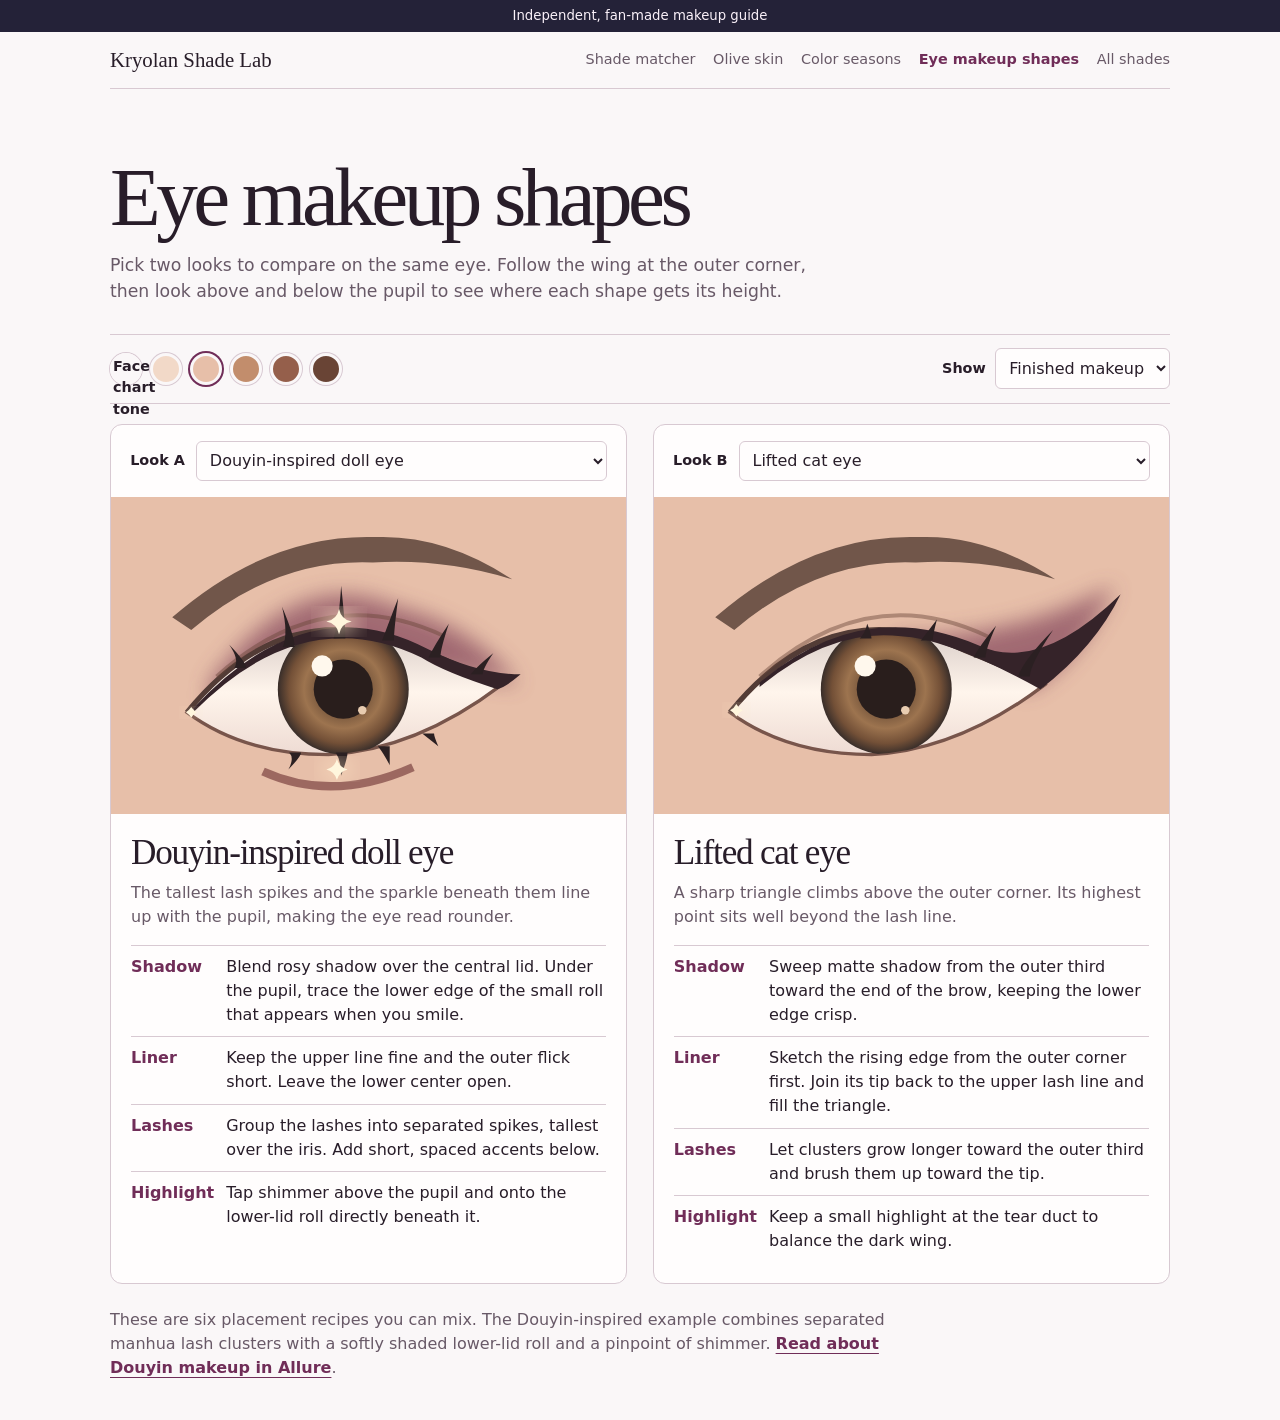
==== eye-shapes.html @ 2ab6d377 "Add interactive eye makeup placement comparisons to Shade Lab" ====
<!doctype html>
<html lang="en">
<head>
<meta charset="utf-8">
<meta name="viewport" content="width=device-width,initial-scale=1">
<title>Eye makeup shapes · Kryolan Shade Lab</title>
<meta name="description" content="Compare six eye makeup silhouettes on the same eye. Isolate liner, shadow, lashes and highlights to see how each placement works.">
<style>
:root{color-scheme:light dark;--bg:#faf7f8;--card:#fffdfd;--ink:#281d29;--muted:#685967;--line:#d8c9d2;--plum:#702d58;--blush:#f2e2eb;--display:Georgia,'Iowan Old Style',serif;font:100%/1.5 system-ui,sans-serif;background:var(--bg);color:var(--ink)}
@media(prefers-color-scheme:dark){:root{--bg:#1b161d;--card:#241e26;--ink:#f6ecf4;--muted:#cebcca;--line:#50434f;--plum:#ecafd6;--blush:#452a3c}}
*{box-sizing:border-box}body{margin:0}.banner{background:#242238;color:#fbf2fa;padding:6px 16px;text-align:center;font-size:.83rem}.shell{width:min(1060px,92%);margin:auto}.top,nav,.controls,.tones{display:flex;align-items:center;flex-wrap:wrap;gap:.5rem 1.1rem}.top{justify-content:space-between;padding:1rem 0;border-bottom:1px solid var(--line)}.brand{font:1.3rem var(--display);color:var(--ink);text-decoration:none}a{color:var(--plum);text-underline-offset:.22em}nav a{color:var(--muted);font-size:.9rem;text-decoration:none}nav a[aria-current]{font-weight:700;color:var(--plum)}nav a:hover{text-decoration:underline}
h1,h2,p{margin:0}header{padding:clamp(2rem,5vw,4rem) 0 1.8rem}h1{font:400 clamp(2.9rem,7vw,5.2rem)/1.06 var(--display);letter-spacing:-.055em}header p{margin-top:.75rem;max-width:66ch;color:var(--muted);font-size:1.08rem}.controls{justify-content:space-between;padding:.85rem 0;border-block:1px solid var(--line);margin-bottom:1.25rem}.tones{border:0;padding:0;margin:0;gap:.5rem}.tone-label,.controls label,.picker label{font-weight:600;font-size:.9rem}.tones label{display:flex;align-items:center;cursor:pointer}.tones input{position:absolute;opacity:0;width:1px;height:1px}.tones span{display:block;background:var(--swatch);height:32px;width:32px;border:3px solid var(--bg);border-radius:50%;box-shadow:0 0 0 1px var(--line)}.tones input:checked+span{box-shadow:0 0 0 2px var(--plum)}:focus-visible,.tones input:focus-visible+span{outline:3px solid var(--plum);outline-offset:4px}.layer-choice{display:flex;align-items:center;gap:.6rem}select{font:inherit;color:var(--ink);background:var(--card);border:1px solid var(--line);border-radius:6px;padding:.55rem;max-width:100%}
.pair{display:grid;grid-template-columns:1fr 1fr;gap:clamp(.8rem,2.5vw,1.6rem)}.look{background:var(--card);border:1px solid var(--line);border-radius:12px;overflow:hidden;min-width:0}.picker{padding:1rem 1.2rem;display:grid;grid-template-columns:auto 1fr;align-items:center;gap:.7rem}.picker select{width:100%;font-size:1rem}.eye{display:block;width:100%;height:auto;background:var(--skin,#e7bfa9)}.copy{padding:1.25rem}.copy h2{font:400 clamp(1.6rem,3vw,2.2rem)/1.1 var(--display);letter-spacing:-.035em}.effect{color:var(--muted);margin:.5rem 0 1rem}dl{margin:0}dl div{border-top:1px solid var(--line);padding:.58rem 0;display:grid;grid-template-columns:5.4rem 1fr;gap:.55rem}dt{font-weight:650;color:var(--plum)}dd{margin:0}.note{padding:1.5rem 0 2.5rem;max-width:78ch;color:var(--muted)}.note a{font-weight:600}.sr{clip-path:inset(50%);width:1px;height:1px;position:absolute;overflow:hidden}.defs{position:absolute;width:0;height:0;overflow:hidden}
#guide[data-layer=bare] .makeup,#guide[data-layer=liner] .makeup:not(.liner),#guide[data-layer=shadow] .makeup:not(.shadow),#guide[data-layer=lash] .makeup:not(.lash),#guide[data-layer=light] .makeup:not(.light){display:none}
@media(max-width:690px){.pair{grid-template-columns:1fr}.top{gap:.75rem}.picker{padding:.8rem 1rem}.eye{max-height:235px}.controls{align-items:start}.copy{padding:1rem}.layer-choice{flex-wrap:wrap}}
</style>
</head>
<body><div class="banner">Independent, fan-made makeup guide</div>
<div class="shell"><div class="top"><a class="brand" href="./">Kryolan Shade Lab</a><nav aria-label="Main"><a href="./">Shade matcher</a><a href="olive.html">Olive skin</a><a href="seasons.html">Color seasons</a><a href="eye-shapes.html" aria-current="page">Eye makeup shapes</a><a href="./#/shades">All shades</a></nav></div>
<main id="guide" data-layer="full"><header><h1>Eye makeup shapes</h1><p>Pick two looks to compare on the same eye. Follow the wing at the outer corner, then look above and below the pupil to see where each shape gets its height.</p></header>
<div class="controls"><div class="tones" role="radiogroup" aria-labelledby="tone-label"><span class="tone-label" id="tone-label">Face chart tone</span>
<label><input type="radio" name="tone" value="#f2d9c8" aria-label="Light"><span style="--swatch:#f2d9c8"></span></label>
<label><input type="radio" name="tone" value="#e7bfa9" aria-label="Light medium" checked><span style="--swatch:#e7bfa9"></span></label>
<label><input type="radio" name="tone" value="#c28d6c" aria-label="Tan"><span style="--swatch:#c28d6c"></span></label>
<label><input type="radio" name="tone" value="#955f4b" aria-label="Deep"><span style="--swatch:#955f4b"></span></label>
<label><input type="radio" name="tone" value="#694435" aria-label="Rich deep"><span style="--swatch:#694435"></span></label></div>
<div class="layer-choice"><label for="layer">Show</label><select id="layer"><option value="full">Finished makeup</option><option value="bare">Bare eye</option><option value="shadow">Shadow only</option><option value="liner">Liner only</option><option value="lash">Lashes only</option><option value="light">Highlight only</option></select></div></div>
<svg class="defs" xmlns="http://www.w3.org/2000/svg" aria-hidden="true"><defs>
<filter id="soft" x="-30%" y="-45%" width="160%" height="190%"><feGaussianBlur stdDeviation="5"/></filter>
<radialGradient id="iris"><stop stop-color="#38251d"/><stop offset=".6" stop-color="#9d744f"/><stop offset=".83" stop-color="#735037"/><stop offset="1" stop-color="#392e2a"/></radialGradient>
<linearGradient id="sclera" x2="0" y2="1"><stop stop-color="#d9ccc7"/><stop offset=".5" stop-color="#fff5ec"/><stop offset="1" stop-color="#eedbd3"/></linearGradient>
<path id="opening" d="M62 117 Q110 58 174 88 Q194 96 211 104 Q170 135 129 137 Q89 137 62 117Z"/>
<clipPath id="socket"><use href="#opening"/></clipPath>
<g id="eye-base"><use href="#opening" fill="url(#sclera)" stroke="#78554b" stroke-width="1.6"/><g clip-path="url(#socket)"><circle cx="136" cy="106" r="31" fill="url(#iris)"/><circle cx="136" cy="106" r="14" fill="#291e1c"/><circle cx="126" cy="95" r="5" fill="#fff8ed"/><circle cx="145" cy="116" r="2" fill="#e8ccb0"/></g><path d="M62 117 Q110 58 174 88 Q194 96 211 104" fill="none" stroke="#533c36" stroke-width="2.5"/><path d="M76 100 Q127 54 184 81" fill="none" stroke="#684638" opacity=".45" stroke-width="1.8"/><path d="M55 72 Q101 32 152 34 Q184 33 216 54 Q184 44 150 46 Q104 44 64 78Z" fill="#5a4238" opacity=".83"/></g>
</defs></svg>
<div class="pair" id="pair"></div>
<noscript><p>Enable JavaScript to compare the face charts. A cat wing rises above the outer corner, puppy liner dips below it, and the Douyin-inspired doll look concentrates the longest lashes over the pupil.</p></noscript>
<p class="note">These are six placement recipes you can mix. The Douyin-inspired example combines separated manhua lash clusters with a softly shaded lower-lid roll and a pinpoint of shimmer. <a href="https://www.allure.com/story/douyin-makeup-trend">Read about Douyin makeup in Allure</a>.</p>
</main></div>
<script>
const looks = [
 {name:'Douyin-inspired doll eye',effect:'The tallest lash spikes and the sparkle beneath them line up with the pupil, making the eye read rounder.',
 shadow:'Blend rosy shadow over the central lid. Under the pupil, trace the lower edge of the small roll that appears when you smile.',
 liner:'Keep the upper line fine and the outer flick short. Leave the lower center open.',
 lash:'Group the lashes into separated spikes, tallest over the iris. Add short, spaced accents below.',
 light:'Tap shimmer above the pupil and onto the lower-lid roll directly beneath it.',
 wash:'M73 103 Q114 46 161 67 Q198 76 219 104 Q138 86 73 115Z',lower:'M98 145 Q131 160 169 143',
 wing:'M65 115 Q119 57 176 87 Q200 99 220 99 Q213 105 209 106 Q184 98 173 91 Q117 64 65 117Z',
 upper:[[87,96,-5,-11],[110,86,-3,-19],[134,82,1,-25],[157,83,5,-20],[179,91,7,-16],[199,99,8,-10]],bottom:[[113,136,-3,8],[135,136,0,11],[155,133,3,9],[176,127,5,6]],glow:[[134,74,6],[133,144,5],[64,117,2.5]]},
 {name:'Puppy liner',effect:'The upper lash line keeps falling after the outer corner. The small dip gives the outer edge a softer slope.',
 shadow:'Smudge taupe along the outer upper lash roots and into the little triangle below the outer corner.',
 liner:'Follow the downward curve of the upper lashes past the corner. Connect the tip back toward the outer lower lashes.',
 lash:'Angle the outer lashes sideways. Keep the very tip of the liner visible.',
 light:'Touch the inner corner with satin shimmer and leave the dipped tail matte.',
 wash:'M155 82 Q194 79 232 119 Q215 135 176 128 Q200 111 182 99Z',lower:'M177 129 Q207 124 231 118',
 wing:'M110 86 Q150 69 193 95 Q215 107 236 119 Q217 122 187 123 Q207 115 207 106 Q160 77 110 87Z',
 upper:[[136,82,1,-8],[157,83,5,-9],[179,91,7,-8],[198,99,11,-5]],bottom:[],glow:[[65,117,3]]},
 {name:'Lifted cat eye',effect:'A sharp triangle climbs above the outer corner. Its highest point sits well beyond the lash line.',
 shadow:'Sweep matte shadow from the outer third toward the end of the brow, keeping the lower edge crisp.',
 liner:'Sketch the rising edge from the outer corner first. Join its tip back to the upper lash line and fill the triangle.',
 lash:'Let clusters grow longer toward the outer third and brush them up toward the tip.',
 light:'Keep a small highlight at the tear duct to balance the dark wing.',
 wash:'M139 81 Q194 83 244 57 Q227 94 202 107 Q173 88 139 88Z',lower:'',
 wing:'M76 103 Q124 62 179 85 Q208 99 247 61 Q235 86 209 106 Q165 82 143 81 Q110 77 76 105Z',
 upper:[[126,82,1,-7],[155,83,5,-10],[180,91,8,-15],[201,100,14,-22]],bottom:[],glow:[[65,116,3]]},
 {name:'Elongated siren eye',effect:'Two narrow points pull the eye out horizontally. The darkest color stays close to the lashes.',
 shadow:'Press a narrow strip of deep brown along the outer lashes and blend straight toward the temple.',
 liner:'Give the tear duct a fine inward point. Extend the outer corner almost horizontally, with a small lift at the tip.',
 lash:'Comb lashes outward and place the longest accents in the outer third.',
 light:'Keep the center satin or matte so the long, dark line holds the focus.',
 wash:'M86 98 Q139 60 196 90 Q217 94 250 88 Q235 106 207 112 Q176 95 165 89Z',lower:'M168 131 Q199 118 219 103',
 wing:'M48 125 Q71 107 79 101 Q125 66 170 83 Q197 97 253 87 Q232 99 210 106 Q160 75 127 82 Q81 89 65 120Z',
 upper:[[142,82,4,-7],[166,87,8,-8],[186,94,12,-8],[203,101,16,-9]],bottom:[],glow:[]},
 {name:'Halo eye',effect:'A bright vertical strip between two shaded corners brings the center of the lid forward.',
 shadow:'Deepen the inner and outer lid separately, then soften both edges into the crease. Leave a gap over the iris.',
 liner:'Keep the line thin at the lash roots and end it at the outer corner.',
 lash:'Fan lashes evenly with a little extra height in the middle.',
 light:'Press shimmer into the open center, then echo it lightly below the pupil.',
 wash:'M70 111 Q79 76 111 73 L124 87 Q92 92 71 115Z M151 82 L160 63 Q201 68 218 103 L206 108Z',lower:'M74 127 Q90 140 107 140 M162 136 Q186 132 202 117',
 wing:'M65 115 Q119 57 175 87 Q193 97 211 104 L207 105 Q168 84 147 82 Q106 77 65 117Z',
 upper:[[90,95,-6,-8],[113,85,-3,-12],[136,82,1,-15],[160,84,4,-12],[184,93,7,-10]],bottom:[],glow:[[135,73,10],[134,140,3]]},
 {name:'Smoky outer V',effect:'Two soft bands of depth meet at the outer corner. The rounded shadow edge does most of the shaping.',
 shadow:'Trace a sideways V along the outer crease and upper lash roots. Blend where the two strokes meet, leaving the inner lid light.',
 liner:'Smudge pencil into the outer lash roots, keeping the edge inside the shadow.',
 lash:'Concentrate the fuller clusters just before the outer corner.',
 light:'Add a wash of satin to the inner third and let it fade toward the center.',
 wash:'M136 62 Q179 60 218 92 L221 102 Q208 112 171 114 L165 103 Q191 99 190 94 Q175 78 140 76Z',lower:'M170 132 Q193 127 210 110',
 wing:'M132 82 Q169 75 196 96 L219 98 L210 107 Q169 83 132 84Z',
 upper:[[140,82,2,-8],[161,85,5,-12],[180,91,8,-14],[198,99,10,-12]],bottom:[],glow:[[89,96,5]]}
];
const guide = document.querySelector('#guide');
const fields = [['shadow','Shadow'],['liner','Liner'],['lash','Lashes'],['light','Highlight']];
function spikes(points) {
 return points.map(([x,y,dx,dy]) => '<path d="M'+(x-2.6)+' '+y+' Q'+x+' '+(y+dy*.35)+' '+(x+dx)+' '+(y+dy)+' Q'+(x+3)+' '+(y+dy*.25)+' '+(x+3)+' '+y+'Z"/>').join('');
}
function chart(look) {
 const lower = look.lower ? '<path d="'+look.lower+'" fill="none" stroke="#7a403e" stroke-width="4" opacity=".68"/>' : '';
 const lights = look.glow.map(([x,y,r])=>'<g transform="translate('+x+' '+y+')"><ellipse rx="'+(r*1.35)+'" ry="'+(r*.62)+'" fill="#ffe6c5" filter="url(#soft)"/><path d="M0 '+(-r)+' Q1 -1 '+r+' 0 Q1 1 0 '+r+' Q-1 1 '+(-r)+' 0 Q-1 -1 0 '+(-r)+'Z" fill="#fff6dd"/></g>').join('');
 return '<svg class="eye" viewBox="26 15 244 150" role="img" aria-label="'+look.name+' placement drawing, inner corner on the left"><g class="makeup shadow"><path d="'+look.wash+'" fill="#884c5e" opacity=".74" filter="url(#soft)"/>'+lower+'</g><use href="#eye-base"/><path class="makeup liner" d="'+look.wing+'" fill="#352329"/><g class="makeup lash" fill="#2b2022">'+spikes(look.upper)+spikes(look.bottom)+'</g><g class="makeup light">'+lights+'</g></svg>';
}
function comparison(side, initial) {
 const article = document.createElement('article');
 article.className = 'look';
 const id = 'look-'+side;
 article.innerHTML = '<div class="picker"><label for="'+id+'">Look '+side+'</label><select id="'+id+'">'+looks.map((l,i)=>'<option value="'+i+'">'+l.name+'</option>').join('')+'</select></div><div class="result"></div>';
 const select = article.querySelector('select');
 const result = article.querySelector('.result');
 function render() {
   const look = looks[Number(select.value)];
   result.innerHTML = chart(look)+'<div class="copy"><h2>'+look.name+'</h2><p class="effect">'+look.effect+'</p><dl>'+fields.map(([key,label])=>'<div><dt>'+label+'</dt><dd>'+look[key]+'</dd></div>').join('')+'</dl></div>';
 }
 select.value = String(initial);
 select.addEventListener('change',render);
 render();
 return article;
}
document.querySelector('#pair').append(comparison('A',0), comparison('B',2));
document.querySelector('#layer').addEventListener('change',e=>{guide.dataset.layer=e.target.value;});
document.querySelector('.tones').addEventListener('change',e=>{guide.style.setProperty('--skin',e.target.value);});
</script></body></html>
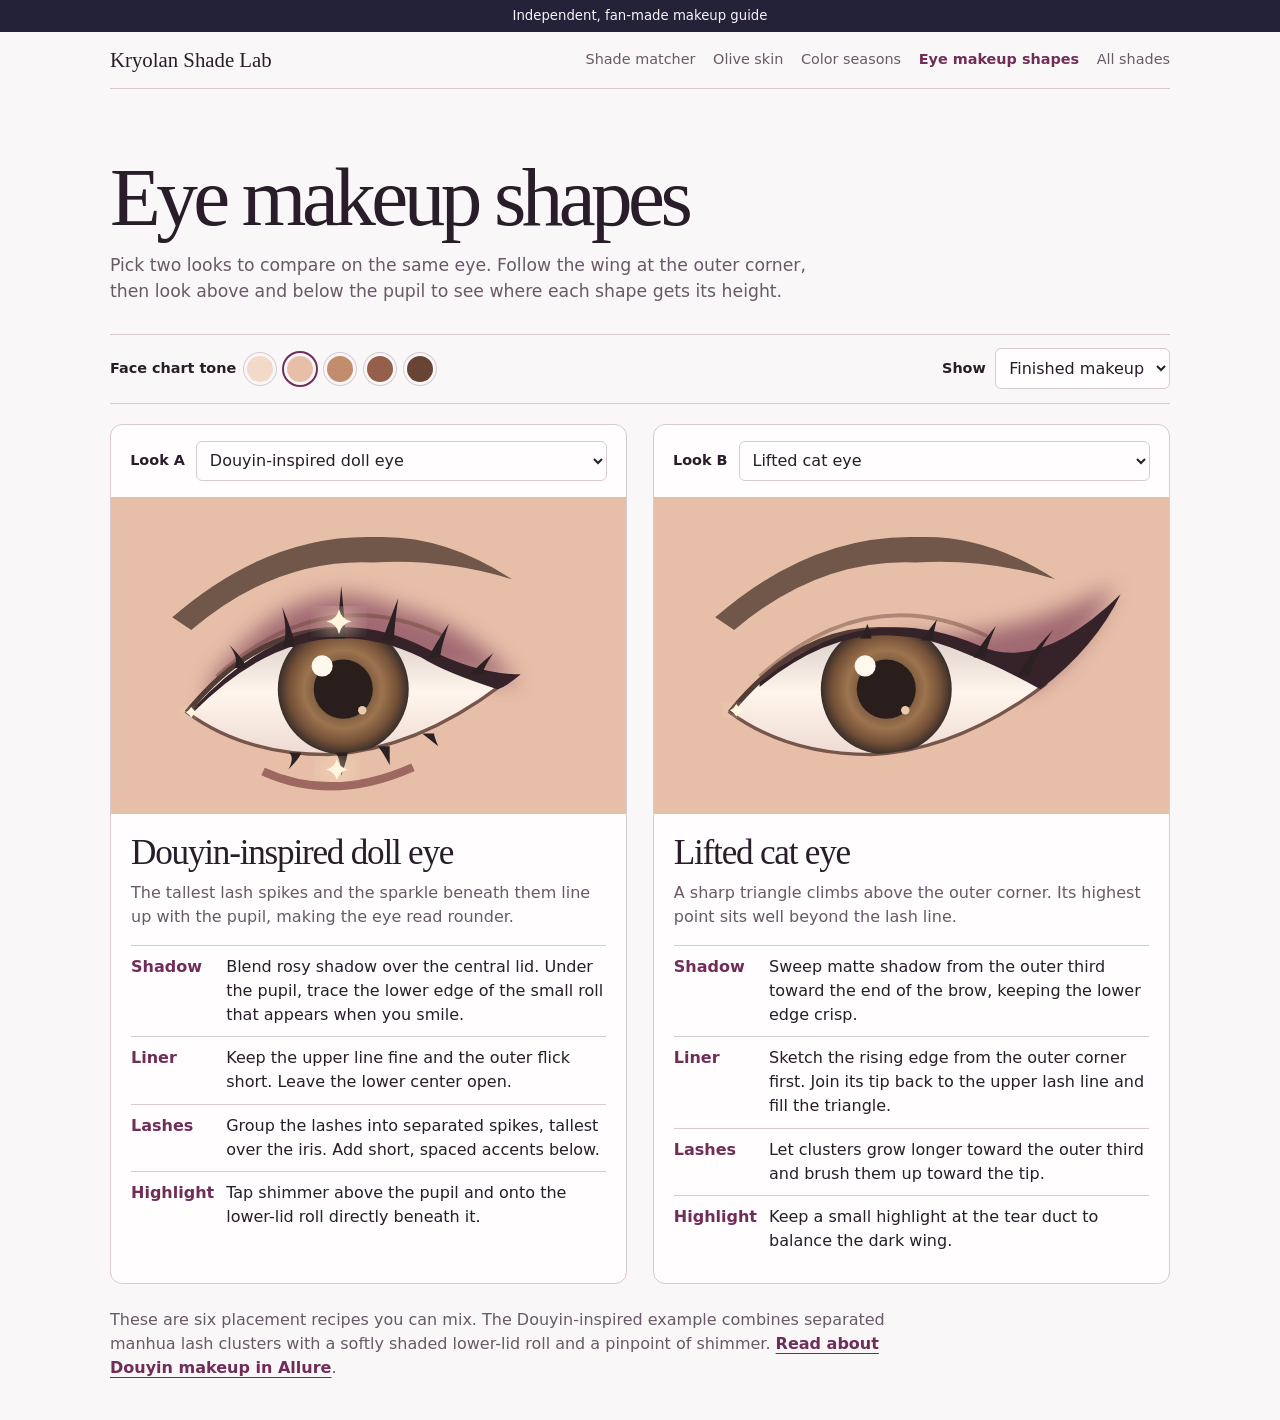
==== commit 0b8de297: "Keep the face chart tone label separate from the color chips" ====
--- a/eye-shapes.html
+++ b/eye-shapes.html
@@ -9,7 +9,7 @@
 :root{color-scheme:light dark;--bg:#faf7f8;--card:#fffdfd;--ink:#281d29;--muted:#685967;--line:#d8c9d2;--plum:#702d58;--blush:#f2e2eb;--display:Georgia,'Iowan Old Style',serif;font:100%/1.5 system-ui,sans-serif;background:var(--bg);color:var(--ink)}
 @media(prefers-color-scheme:dark){:root{--bg:#1b161d;--card:#241e26;--ink:#f6ecf4;--muted:#cebcca;--line:#50434f;--plum:#ecafd6;--blush:#452a3c}}
 *{box-sizing:border-box}body{margin:0}.banner{background:#242238;color:#fbf2fa;padding:6px 16px;text-align:center;font-size:.83rem}.shell{width:min(1060px,92%);margin:auto}.top,nav,.controls,.tones{display:flex;align-items:center;flex-wrap:wrap;gap:.5rem 1.1rem}.top{justify-content:space-between;padding:1rem 0;border-bottom:1px solid var(--line)}.brand{font:1.3rem var(--display);color:var(--ink);text-decoration:none}a{color:var(--plum);text-underline-offset:.22em}nav a{color:var(--muted);font-size:.9rem;text-decoration:none}nav a[aria-current]{font-weight:700;color:var(--plum)}nav a:hover{text-decoration:underline}
-h1,h2,p{margin:0}header{padding:clamp(2rem,5vw,4rem) 0 1.8rem}h1{font:400 clamp(2.9rem,7vw,5.2rem)/1.06 var(--display);letter-spacing:-.055em}header p{margin-top:.75rem;max-width:66ch;color:var(--muted);font-size:1.08rem}.controls{justify-content:space-between;padding:.85rem 0;border-block:1px solid var(--line);margin-bottom:1.25rem}.tones{border:0;padding:0;margin:0;gap:.5rem}.tone-label,.controls label,.picker label{font-weight:600;font-size:.9rem}.tones label{display:flex;align-items:center;cursor:pointer}.tones input{position:absolute;opacity:0;width:1px;height:1px}.tones span{display:block;background:var(--swatch);height:32px;width:32px;border:3px solid var(--bg);border-radius:50%;box-shadow:0 0 0 1px var(--line)}.tones input:checked+span{box-shadow:0 0 0 2px var(--plum)}:focus-visible,.tones input:focus-visible+span{outline:3px solid var(--plum);outline-offset:4px}.layer-choice{display:flex;align-items:center;gap:.6rem}select{font:inherit;color:var(--ink);background:var(--card);border:1px solid var(--line);border-radius:6px;padding:.55rem;max-width:100%}
+h1,h2,p{margin:0}header{padding:clamp(2rem,5vw,4rem) 0 1.8rem}h1{font:400 clamp(2.9rem,7vw,5.2rem)/1.06 var(--display);letter-spacing:-.055em}header p{margin-top:.75rem;max-width:66ch;color:var(--muted);font-size:1.08rem}.controls{justify-content:space-between;padding:.85rem 0;border-block:1px solid var(--line);margin-bottom:1.25rem}.tones{border:0;padding:0;margin:0;gap:.5rem}.tone-label,.controls label,.picker label{font-weight:600;font-size:.9rem}.tones label{display:flex;align-items:center;cursor:pointer}.tones input{position:absolute;opacity:0;width:1px;height:1px}.tones label span{display:block;background:var(--swatch);height:32px;width:32px;border:3px solid var(--bg);border-radius:50%;box-shadow:0 0 0 1px var(--line)}.tones input:checked+span{box-shadow:0 0 0 2px var(--plum)}:focus-visible,.tones input:focus-visible+span{outline:3px solid var(--plum);outline-offset:4px}.layer-choice{display:flex;align-items:center;gap:.6rem}select{font:inherit;color:var(--ink);background:var(--card);border:1px solid var(--line);border-radius:6px;padding:.55rem;max-width:100%}
 .pair{display:grid;grid-template-columns:1fr 1fr;gap:clamp(.8rem,2.5vw,1.6rem)}.look{background:var(--card);border:1px solid var(--line);border-radius:12px;overflow:hidden;min-width:0}.picker{padding:1rem 1.2rem;display:grid;grid-template-columns:auto 1fr;align-items:center;gap:.7rem}.picker select{width:100%;font-size:1rem}.eye{display:block;width:100%;height:auto;background:var(--skin,#e7bfa9)}.copy{padding:1.25rem}.copy h2{font:400 clamp(1.6rem,3vw,2.2rem)/1.1 var(--display);letter-spacing:-.035em}.effect{color:var(--muted);margin:.5rem 0 1rem}dl{margin:0}dl div{border-top:1px solid var(--line);padding:.58rem 0;display:grid;grid-template-columns:5.4rem 1fr;gap:.55rem}dt{font-weight:650;color:var(--plum)}dd{margin:0}.note{padding:1.5rem 0 2.5rem;max-width:78ch;color:var(--muted)}.note a{font-weight:600}.sr{clip-path:inset(50%);width:1px;height:1px;position:absolute;overflow:hidden}.defs{position:absolute;width:0;height:0;overflow:hidden}
 #guide[data-layer=bare] .makeup,#guide[data-layer=liner] .makeup:not(.liner),#guide[data-layer=shadow] .makeup:not(.shadow),#guide[data-layer=lash] .makeup:not(.lash),#guide[data-layer=light] .makeup:not(.light){display:none}
 @media(max-width:690px){.pair{grid-template-columns:1fr}.top{gap:.75rem}.picker{padding:.8rem 1rem}.eye{max-height:235px}.controls{align-items:start}.copy{padding:1rem}.layer-choice{flex-wrap:wrap}}
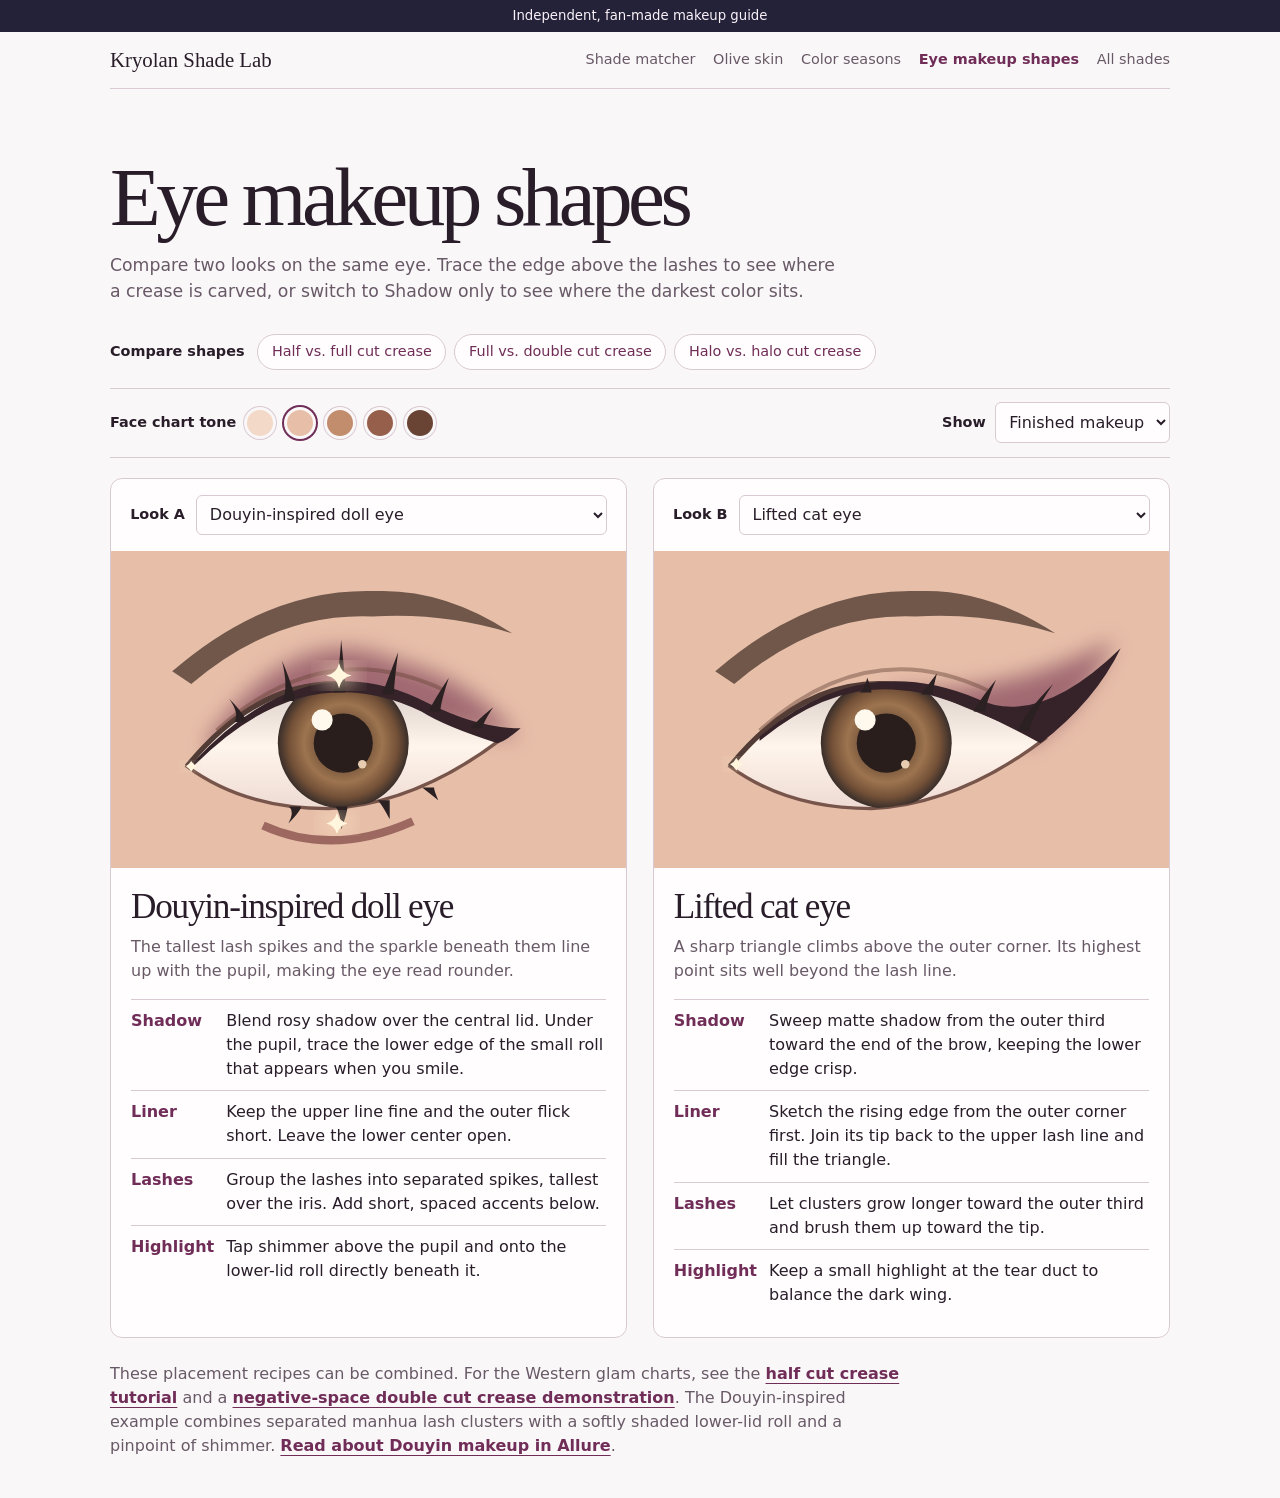
==== commit 3fb07f71: "Add Western glam crease maps and side-by-side comparisons" ====
--- a/eye-shapes.html
+++ b/eye-shapes.html
@@ -4,7 +4,7 @@
 <meta charset="utf-8">
 <meta name="viewport" content="width=device-width,initial-scale=1">
 <title>Eye makeup shapes · Kryolan Shade Lab</title>
-<meta name="description" content="Compare six eye makeup silhouettes on the same eye. Isolate liner, shadow, lashes and highlights to see how each placement works.">
+<meta name="description" content="Compare Douyin-inspired and Western glam eye makeup silhouettes on the same eye. Isolate liner, shadow, lashes and highlights to see how each placement works.">
 <style>
 :root{color-scheme:light dark;--bg:#faf7f8;--card:#fffdfd;--ink:#281d29;--muted:#685967;--line:#d8c9d2;--plum:#702d58;--blush:#f2e2eb;--display:Georgia,'Iowan Old Style',serif;font:100%/1.5 system-ui,sans-serif;background:var(--bg);color:var(--ink)}
 @media(prefers-color-scheme:dark){:root{--bg:#1b161d;--card:#241e26;--ink:#f6ecf4;--muted:#cebcca;--line:#50434f;--plum:#ecafd6;--blush:#452a3c}}
@@ -13,11 +13,13 @@
 .pair{display:grid;grid-template-columns:1fr 1fr;gap:clamp(.8rem,2.5vw,1.6rem)}.look{background:var(--card);border:1px solid var(--line);border-radius:12px;overflow:hidden;min-width:0}.picker{padding:1rem 1.2rem;display:grid;grid-template-columns:auto 1fr;align-items:center;gap:.7rem}.picker select{width:100%;font-size:1rem}.eye{display:block;width:100%;height:auto;background:var(--skin,#e7bfa9)}.copy{padding:1.25rem}.copy h2{font:400 clamp(1.6rem,3vw,2.2rem)/1.1 var(--display);letter-spacing:-.035em}.effect{color:var(--muted);margin:.5rem 0 1rem}dl{margin:0}dl div{border-top:1px solid var(--line);padding:.58rem 0;display:grid;grid-template-columns:5.4rem 1fr;gap:.55rem}dt{font-weight:650;color:var(--plum)}dd{margin:0}.note{padding:1.5rem 0 2.5rem;max-width:78ch;color:var(--muted)}.note a{font-weight:600}.sr{clip-path:inset(50%);width:1px;height:1px;position:absolute;overflow:hidden}.defs{position:absolute;width:0;height:0;overflow:hidden}
 #guide[data-layer=bare] .makeup,#guide[data-layer=liner] .makeup:not(.liner),#guide[data-layer=shadow] .makeup:not(.shadow),#guide[data-layer=lash] .makeup:not(.lash),#guide[data-layer=light] .makeup:not(.light){display:none}
 @media(max-width:690px){.pair{grid-template-columns:1fr}.top{gap:.75rem}.picker{padding:.8rem 1rem}.eye{max-height:235px}.controls{align-items:start}.copy{padding:1rem}.layer-choice{flex-wrap:wrap}}
+.presets{display:flex;align-items:center;flex-wrap:wrap;gap:.5rem;margin:0 0 1.1rem}.presets strong{font-size:.9rem;margin-right:.3rem}.presets button{font:inherit;font-size:.9rem;color:var(--plum);border:1px solid var(--line);border-radius:2rem;background:var(--card);padding:.4rem .85rem;cursor:pointer}.presets button:hover,.presets button[aria-pressed="true"]{border-color:var(--plum);background:var(--blush)}
 </style>
 </head>
 <body><div class="banner">Independent, fan-made makeup guide</div>
 <div class="shell"><div class="top"><a class="brand" href="./">Kryolan Shade Lab</a><nav aria-label="Main"><a href="./">Shade matcher</a><a href="olive.html">Olive skin</a><a href="seasons.html">Color seasons</a><a href="eye-shapes.html" aria-current="page">Eye makeup shapes</a><a href="./#/shades">All shades</a></nav></div>
-<main id="guide" data-layer="full"><header><h1>Eye makeup shapes</h1><p>Pick two looks to compare on the same eye. Follow the wing at the outer corner, then look above and below the pupil to see where each shape gets its height.</p></header>
+<main id="guide" data-layer="full"><header><h1>Eye makeup shapes</h1><p>Compare two looks on the same eye. Trace the edge above the lashes to see where a crease is carved, or switch to Shadow only to see where the darkest color sits.</p></header>
+<div class="presets" role="group" aria-label="Quick comparisons"><strong>Compare shapes</strong><button data-pair="half-full" type="button">Half vs. full cut crease</button><button data-pair="creases" type="button">Full vs. double cut crease</button><button data-pair="halo-cut" type="button">Halo vs. halo cut crease</button></div>
 <div class="controls"><div class="tones" role="radiogroup" aria-labelledby="tone-label"><span class="tone-label" id="tone-label">Face chart tone</span>
 <label><input type="radio" name="tone" value="#f2d9c8" aria-label="Light"><span style="--swatch:#f2d9c8"></span></label>
 <label><input type="radio" name="tone" value="#e7bfa9" aria-label="Light medium" checked><span style="--swatch:#e7bfa9"></span></label>
@@ -27,6 +29,9 @@
 <div class="layer-choice"><label for="layer">Show</label><select id="layer"><option value="full">Finished makeup</option><option value="bare">Bare eye</option><option value="shadow">Shadow only</option><option value="liner">Liner only</option><option value="lash">Lashes only</option><option value="light">Highlight only</option></select></div></div>
 <svg class="defs" xmlns="http://www.w3.org/2000/svg" aria-hidden="true"><defs>
 <filter id="soft" x="-30%" y="-45%" width="160%" height="190%"><feGaussianBlur stdDeviation="5"/></filter>
+<linearGradient id="fade-cut" gradientUnits="userSpaceOnUse" x1="115" x2="163"><stop offset="0" stop-color="#ffe0d2"/><stop offset="1" stop-color="#ffe0d2" stop-opacity="0"/></linearGradient>
+<linearGradient id="spotlight" gradientUnits="userSpaceOnUse" x1="96" x2="169"><stop stop-color="#9e607a" stop-opacity="0"/><stop offset=".3" stop-color="#be8299"/><stop offset=".52" stop-color="#ffe0cc"/><stop offset=".73" stop-color="#c08a9b"/><stop offset="1" stop-color="#855568" stop-opacity="0"/></linearGradient>
+<linearGradient id="smoke" gradientUnits="userSpaceOnUse" x1="0" x2="0" y1="61" y2="98"><stop stop-color="#523648" stop-opacity=".08"/><stop offset=".55" stop-color="#5a394c" stop-opacity=".72"/><stop offset="1" stop-color="#382434"/></linearGradient>
 <radialGradient id="iris"><stop stop-color="#38251d"/><stop offset=".6" stop-color="#9d744f"/><stop offset=".83" stop-color="#735037"/><stop offset="1" stop-color="#392e2a"/></radialGradient>
 <linearGradient id="sclera" x2="0" y2="1"><stop stop-color="#d9ccc7"/><stop offset=".5" stop-color="#fff5ec"/><stop offset="1" stop-color="#eedbd3"/></linearGradient>
 <path id="opening" d="M62 117 Q110 58 174 88 Q194 96 211 104 Q170 135 129 137 Q89 137 62 117Z"/>
@@ -35,11 +40,22 @@
 </defs></svg>
 <div class="pair" id="pair"></div>
 <noscript><p>Enable JavaScript to compare the face charts. A cat wing rises above the outer corner, puppy liner dips below it, and the Douyin-inspired doll look concentrates the longest lashes over the pupil.</p></noscript>
-<p class="note">These are six placement recipes you can mix. The Douyin-inspired example combines separated manhua lash clusters with a softly shaded lower-lid roll and a pinpoint of shimmer. <a href="https://www.allure.com/story/douyin-makeup-trend">Read about Douyin makeup in Allure</a>.</p>
+<p class="note">These placement recipes can be combined. For the Western glam charts, see the <a href="https://www.lorealparisusa.com/beauty-magazine/makeup/eye-makeup/half-cut-crease">half cut crease tutorial</a> and a <a href="https://www.youtube.com/watch?v=Rk9B_8yqab4">negative-space double cut crease demonstration</a>. The Douyin-inspired example combines separated manhua lash clusters with a softly shaded lower-lid roll and a pinpoint of shimmer. <a href="https://www.allure.com/story/douyin-makeup-trend">Read about Douyin makeup in Allure</a>.</p>
 </main></div>
 <script>
+// Keep the base eye, liner and lashes constant in the crease comparisons.
+const softWing = 'M68 111 Q123 56 178 87 Q201 100 223 92 Q218 101 210 106 Q167 81 143 82 Q101 78 68 113Z';
+const lashFan = [[89,96,-4,-7],[113,85,-2,-10],[137,82,1,-12],[161,85,4,-12],[184,93,8,-10],[202,100,10,-8]];
+const glamBase = {family:'Western glam',wing:softWing,upper:lashFan,bottom:[],lower:'',glow:[],
+ liner:'Trace the upper lashes with a fine line and a short flick. Leave room above it for the lid color.',
+ lash:'Use a fine, evenly spaced fan so you can still see the edge of the shadow.',
+ light:'Keep the lid satin or matte. Its lighter color creates the contrast.'};
+const fullLid = 'M65 111 C82 74 111 57 139 58 C165 58 192 77 212 91 L224 85 L211 103 Q186 90 174 87 Q113 62 65 117Z';
+const fullArc = 'M65 111 C82 74 111 57 139 58 C165 58 192 77 212 91 L224 85';
+const creaseWash = 'M62 111 Q78 63 113 52 Q157 35 201 73 L228 82 L211 102 Q158 69 123 78 Q90 83 62 111Z';
+const spotlightLid = 'M94 96 Q105 72 119 66 Q136 59 149 64 Q161 69 173 87 Q135 69 94 96Z';
 const looks = [
- {name:'Douyin-inspired doll eye',effect:'The tallest lash spikes and the sparkle beneath them line up with the pupil, making the eye read rounder.',
+ {name:'Douyin-inspired doll eye', family:'Douyin-inspired',effect:'The tallest lash spikes and the sparkle beneath them line up with the pupil, making the eye read rounder.',
  shadow:'Blend rosy shadow over the central lid. Under the pupil, trace the lower edge of the small roll that appears when you smile.',
  liner:'Keep the upper line fine and the outer flick short. Leave the lower center open.',
  lash:'Group the lashes into separated spikes, tallest over the iris. Add short, spaced accents below.',
@@ -47,7 +63,7 @@
  wash:'M73 103 Q114 46 161 67 Q198 76 219 104 Q138 86 73 115Z',lower:'M98 145 Q131 160 169 143',
  wing:'M65 115 Q119 57 176 87 Q200 99 220 99 Q213 105 209 106 Q184 98 173 91 Q117 64 65 117Z',
  upper:[[87,96,-5,-11],[110,86,-3,-19],[134,82,1,-25],[157,83,5,-20],[179,91,7,-16],[199,99,8,-10]],bottom:[[113,136,-3,8],[135,136,0,11],[155,133,3,9],[176,127,5,6]],glow:[[134,74,6],[133,144,5],[64,117,2.5]]},
- {name:'Puppy liner',effect:'The upper lash line keeps falling after the outer corner. The small dip gives the outer edge a softer slope.',
+ {name:'Puppy liner', family:'Liner shapes',effect:'The upper lash line keeps falling after the outer corner. The small dip gives the outer edge a softer slope.',
  shadow:'Smudge taupe along the outer upper lash roots and into the little triangle below the outer corner.',
  liner:'Follow the downward curve of the upper lashes past the corner. Connect the tip back toward the outer lower lashes.',
  lash:'Angle the outer lashes sideways. Keep the very tip of the liner visible.',
@@ -55,7 +71,7 @@
  wash:'M155 82 Q194 79 232 119 Q215 135 176 128 Q200 111 182 99Z',lower:'M177 129 Q207 124 231 118',
  wing:'M110 86 Q150 69 193 95 Q215 107 236 119 Q217 122 187 123 Q207 115 207 106 Q160 77 110 87Z',
  upper:[[136,82,1,-8],[157,83,5,-9],[179,91,7,-8],[198,99,11,-5]],bottom:[],glow:[[65,117,3]]},
- {name:'Lifted cat eye',effect:'A sharp triangle climbs above the outer corner. Its highest point sits well beyond the lash line.',
+ {name:'Lifted cat eye', family:'Liner shapes',effect:'A sharp triangle climbs above the outer corner. Its highest point sits well beyond the lash line.',
  shadow:'Sweep matte shadow from the outer third toward the end of the brow, keeping the lower edge crisp.',
  liner:'Sketch the rising edge from the outer corner first. Join its tip back to the upper lash line and fill the triangle.',
  lash:'Let clusters grow longer toward the outer third and brush them up toward the tip.',
@@ -63,7 +79,7 @@
  wash:'M139 81 Q194 83 244 57 Q227 94 202 107 Q173 88 139 88Z',lower:'',
  wing:'M76 103 Q124 62 179 85 Q208 99 247 61 Q235 86 209 106 Q165 82 143 81 Q110 77 76 105Z',
  upper:[[126,82,1,-7],[155,83,5,-10],[180,91,8,-15],[201,100,14,-22]],bottom:[],glow:[[65,116,3]]},
- {name:'Elongated siren eye',effect:'Two narrow points pull the eye out horizontally. The darkest color stays close to the lashes.',
+ {name:'Elongated siren eye', family:'Liner shapes',effect:'Two narrow points pull the eye out horizontally. The darkest color stays close to the lashes.',
  shadow:'Press a narrow strip of deep brown along the outer lashes and blend straight toward the temple.',
  liner:'Give the tear duct a fine inward point. Extend the outer corner almost horizontally, with a small lift at the tip.',
  lash:'Comb lashes outward and place the longest accents in the outer third.',
@@ -71,7 +87,7 @@
  wash:'M86 98 Q139 60 196 90 Q217 94 250 88 Q235 106 207 112 Q176 95 165 89Z',lower:'M168 131 Q199 118 219 103',
  wing:'M48 125 Q71 107 79 101 Q125 66 170 83 Q197 97 253 87 Q232 99 210 106 Q160 75 127 82 Q81 89 65 120Z',
  upper:[[142,82,4,-7],[166,87,8,-8],[186,94,12,-8],[203,101,16,-9]],bottom:[],glow:[]},
- {name:'Halo eye',effect:'A bright vertical strip between two shaded corners brings the center of the lid forward.',
+ {name:'Halo eye', family:'Western glam',lid:spotlightLid,lidFill:'url(#spotlight)',effect:'A bright vertical strip between two shaded corners brings the center of the lid forward.',
  shadow:'Deepen the inner and outer lid separately, then soften both edges into the crease. Leave a gap over the iris.',
  liner:'Keep the line thin at the lash roots and end it at the outer corner.',
  lash:'Fan lashes evenly with a little extra height in the middle.',
@@ -79,14 +95,41 @@
  wash:'M70 111 Q79 76 111 73 L124 87 Q92 92 71 115Z M151 82 L160 63 Q201 68 218 103 L206 108Z',lower:'M74 127 Q90 140 107 140 M162 136 Q186 132 202 117',
  wing:'M65 115 Q119 57 175 87 Q193 97 211 104 L207 105 Q168 84 147 82 Q106 77 65 117Z',
  upper:[[90,95,-6,-8],[113,85,-3,-12],[136,82,1,-15],[160,84,4,-12],[184,93,7,-10]],bottom:[],glow:[[135,73,10],[134,140,3]]},
- {name:'Smoky outer V',effect:'Two soft bands of depth meet at the outer corner. The rounded shadow edge does most of the shaping.',
+ {name:'Smoky outer V', family:'Western glam',effect:'Two soft bands of depth meet at the outer corner. The rounded shadow edge does most of the shaping.',
  shadow:'Trace a sideways V along the outer crease and upper lash roots. Blend where the two strokes meet, leaving the inner lid light.',
  liner:'Smudge pencil into the outer lash roots, keeping the edge inside the shadow.',
  lash:'Concentrate the fuller clusters just before the outer corner.',
  light:'Add a wash of satin to the inner third and let it fade toward the center.',
  wash:'M136 62 Q179 60 218 92 L221 102 Q208 112 171 114 L165 103 Q191 99 190 94 Q175 78 140 76Z',lower:'M170 132 Q193 127 210 110',
  wing:'M132 82 Q169 75 196 96 L219 98 L210 107 Q169 83 132 84Z',
- upper:[[140,82,2,-8],[161,85,5,-12],[180,91,8,-14],[198,99,10,-12]],bottom:[],glow:[[89,96,5]]}
+ upper:[[140,82,2,-8],[161,85,5,-12],[180,91,8,-14],[198,99,10,-12]],bottom:[],glow:[[89,96,5]]},
+ {...glamBase, name:'Half cut crease',
+ effect:'The sharp arc starts at the inner corner and dissolves near the center. The outer third stays smoky.',
+ shadow:'Blend plum through the crease and outer corner. With a flat brush and a lighter base, carve the inner lid to just past the pupil. Tap shadow over the join to fade it into the outer third.',
+ wash:creaseWash+' M154 82 Q183 65 216 92 L211 104 Q177 87 154 86Z',
+ lid:'M65 111 C84 72 111 56 139 58 Q156 58 168 69 L165 85 Q111 64 65 117Z',lidFill:'url(#fade-cut)',
+ cuts:['M65 111 C84 72 108 59 129 58']},
+ {...glamBase, name:'Full cut crease',
+ effect:'One uninterrupted, crisp arc divides the lighter lid from the darker crease all the way to the outer edge.',
+ shadow:'Shade above the crease first. Look straight ahead to mark an arc that stays visible, then use a flat brush and a pale base to carve from the inner corner to the outer edge. Press lid color underneath.',
+ wash:creaseWash,lid:fullLid,lidFill:'#efc7bc',cuts:[fullArc]},
+ {...glamBase, name:'Double cut crease',
+ effect:'Two crisp arcs follow each other above the lashes. A narrow strip of skin between them keeps both edges readable.',
+ shadow:'Map the lower arc with your eye open. Sketch a second arc above it with a fine brush. Blend plum above the upper arc, carve the light lid below the lower arc, and leave the strip between them bare.',
+ wash:'M74 91 C99 43 143 30 180 53 Q208 68 232 74 L223 80 Q166 47 145 49 Q103 49 74 91Z',
+ lid:fullLid,lidFill:'#efc7bc',cuts:[fullArc,'M70 96 C97 47 137 36 170 53 Q199 65 220 80 L230 75']},
+ {...glamBase, name:'Halo cut crease',
+ effect:'A crisp arch frames the spotlight over the iris. The inner and outer corners still carry the depth of a halo eye.',
+ shadow:'Build matching depth on the inner and outer lid. Carve a small arch above the pupil with a flat brush. Fade its left and right edges into both dark corners while keeping the top edge sharp.',
+ light:'Press the brightest shimmer down the middle of the carved area, with a softer satin on either side.',
+ wash:'M64 109 Q85 58 119 64 L123 84 Q85 98 64 116Z M146 79 L154 60 Q192 64 217 101 L206 107Z',
+ lid:spotlightLid,lidFill:'url(#spotlight)',cuts:['M105 80 Q128 54 149 64 Q158 67 165 75'],glow:[[135,72,4]]},
+ {...glamBase, name:'Classic smoky eye',
+ effect:'The deepest band hugs the lashes and fades upward over the whole lid. The inner and outer corners belong to the same gradient.',
+ shadow:'Press a dark shade against the upper lashes from inner to outer corner. Blend it into a midtone above, then use a clean brush to soften the crease. Smudge the lower lashes to echo the upper lid.',
+ liner:'Work pencil into the upper lash roots and soften its edge into the shadow.',
+ light:'Keep the lid gradient continuous. Add a small satin accent at the tear duct if you want one bright point.',
+ wash:creaseWash,lid:fullLid,lidFill:'url(#smoke)',lower:'M76 126 Q132 151 203 113',glow:[[64,116,2]]}
 ];
 const guide = document.querySelector('#guide');
 const fields = [['shadow','Shadow'],['liner','Liner'],['lash','Lashes'],['light','Highlight']];
@@ -96,13 +139,17 @@
 function chart(look) {
  const lower = look.lower ? '<path d="'+look.lower+'" fill="none" stroke="#7a403e" stroke-width="4" opacity=".68"/>' : '';
  const lights = look.glow.map(([x,y,r])=>'<g transform="translate('+x+' '+y+')"><ellipse rx="'+(r*1.35)+'" ry="'+(r*.62)+'" fill="#ffe6c5" filter="url(#soft)"/><path d="M0 '+(-r)+' Q1 -1 '+r+' 0 Q1 1 0 '+r+' Q-1 1 '+(-r)+' 0 Q-1 -1 0 '+(-r)+'Z" fill="#fff6dd"/></g>').join('');
- return '<svg class="eye" viewBox="26 15 244 150" role="img" aria-label="'+look.name+' placement drawing, inner corner on the left"><g class="makeup shadow"><path d="'+look.wash+'" fill="#884c5e" opacity=".74" filter="url(#soft)"/>'+lower+'</g><use href="#eye-base"/><path class="makeup liner" d="'+look.wing+'" fill="#352329"/><g class="makeup lash" fill="#2b2022">'+spikes(look.upper)+spikes(look.bottom)+'</g><g class="makeup light">'+lights+'</g></svg>';
+ const lid = look.lid ? '<path d="'+look.lid+'" fill="'+look.lidFill+'"/>' : '';
+ const contours = (look.cuts || []).map(d=>'<path d="'+d+'" fill="none" stroke="#63354e" stroke-width="1.7" stroke-linecap="round"/>').join('');
+ return '<svg class="eye" viewBox="26 15 244 150" role="img" aria-label="'+look.name+' placement drawing, inner corner on the left"><g class="makeup shadow"><path d="'+look.wash+'" fill="#884c5e" opacity=".74" filter="url(#soft)"/>'+lower+'</g><use href="#eye-base"/><g class="makeup shadow">'+lid+contours+'</g><path class="makeup liner" d="'+look.wing+'" fill="#352329"/><g class="makeup lash" fill="#2b2022">'+spikes(look.upper)+spikes(look.bottom)+'</g><g class="makeup light">'+lights+'</g></svg>';
 }
+const options = ['Western glam','Douyin-inspired','Liner shapes'].map(family =>
+ '<optgroup label="'+family+'">'+looks.map((look,i)=>look.family===family ? '<option value="'+i+'">'+look.name+'</option>' : '').join('')+'</optgroup>').join('');
 function comparison(side, initial) {
  const article = document.createElement('article');
  article.className = 'look';
  const id = 'look-'+side;
- article.innerHTML = '<div class="picker"><label for="'+id+'">Look '+side+'</label><select id="'+id+'">'+looks.map((l,i)=>'<option value="'+i+'">'+l.name+'</option>').join('')+'</select></div><div class="result"></div>';
+ article.innerHTML = '<div class="picker"><label for="'+id+'">Look '+side+'</label><select id="'+id+'">'+options+'</select></div><div class="result"></div>';
  const select = article.querySelector('select');
  const result = article.querySelector('.result');
  function render() {
@@ -110,11 +157,35 @@
    result.innerHTML = chart(look)+'<div class="copy"><h2>'+look.name+'</h2><p class="effect">'+look.effect+'</p><dl>'+fields.map(([key,label])=>'<div><dt>'+label+'</dt><dd>'+look[key]+'</dd></div>').join('')+'</dl></div>';
  }
  select.value = String(initial);
- select.addEventListener('change',render);
+ select.addEventListener('change',()=>{render(); markPair();});
  render();
  return article;
 }
+const pairs = {
+ 'half-full':['Half cut crease','Full cut crease'],
+ 'creases':['Full cut crease','Double cut crease'],
+ 'halo-cut':['Halo eye','Halo cut crease']
+};
+const quickButtons = document.querySelectorAll('[data-pair]');
+function markPair() {
+ const selected = ['A','B'].map(side=>looks[document.getElementById('look-'+side).value].name);
+ for(const button of quickButtons) {
+  const pair = pairs[button.dataset.pair];
+  button.setAttribute('aria-pressed',String(pair[0]===selected[0] && pair[1]===selected[1]));
+ }
+}
 document.querySelector('#pair').append(comparison('A',0), comparison('B',2));
+function choosePair(key) {
+ pairs[key].forEach((name,i)=>{
+  const select = document.getElementById(i===0?'look-A':'look-B');
+  select.value = looks.findIndex(look=>look.name===name);
+  select.dispatchEvent(new Event('change'));
+ });
+}
+for(const button of quickButtons) button.addEventListener('click',()=>choosePair(button.dataset.pair));
+const requestedPair = new URLSearchParams(location.search).get('compare');
+if(Object.hasOwn(pairs,requestedPair)) choosePair(requestedPair);
+else markPair();
 document.querySelector('#layer').addEventListener('change',e=>{guide.dataset.layer=e.target.value;});
 document.querySelector('.tones').addEventListener('change',e=>{guide.style.setProperty('--skin',e.target.value);});
 </script></body></html>
